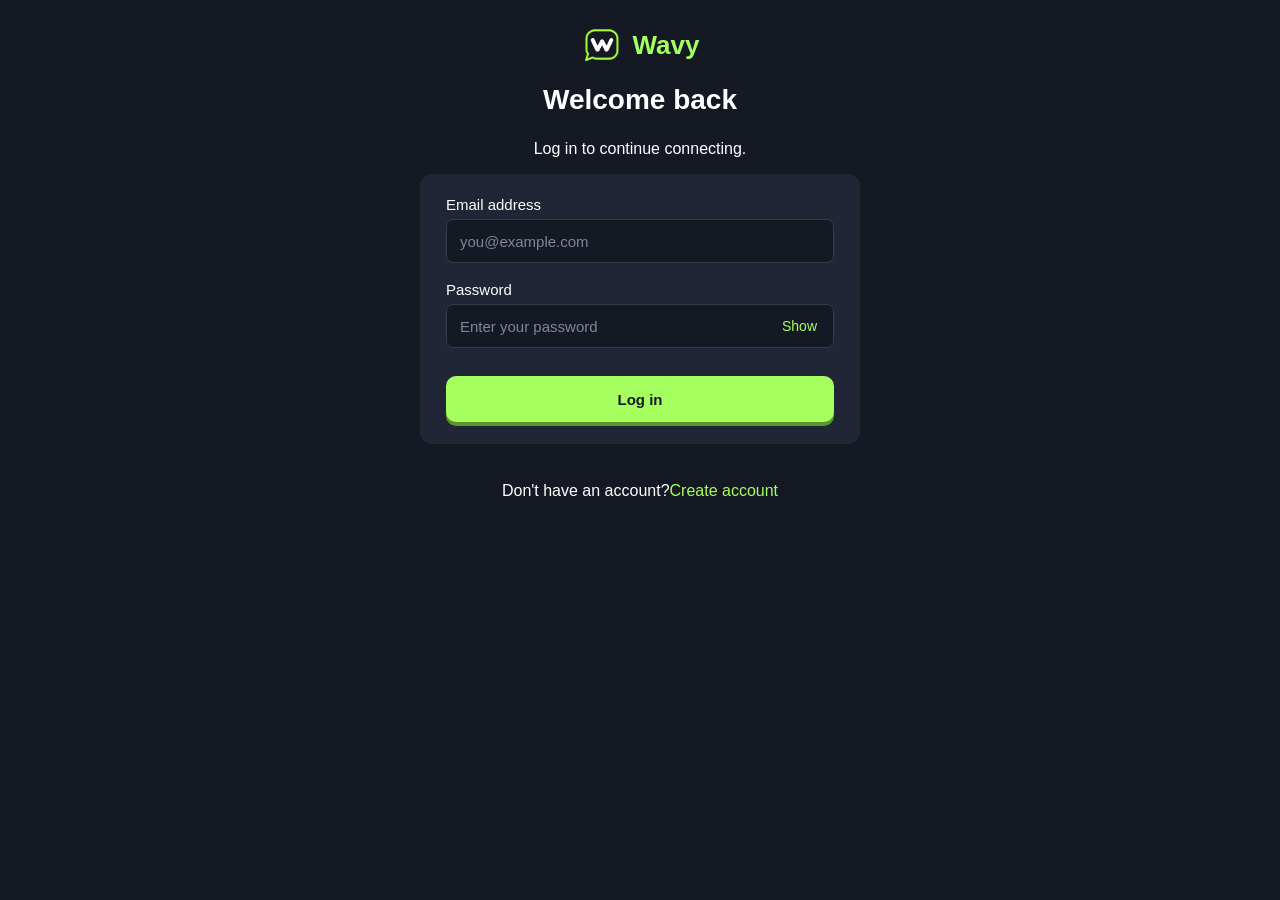
==== login.html @ a9084a19 "Add files via upload" ====
<html>
<head>
	<title>login</title>
	<link rel="stylesheet" href="style.css">
</head>

<body>
		
	<div class="logo">
    <img src="wavy-logo.png" alt="Wavy logo">
    <span>Wavy</span>
	</div>
	
	<h1>Welcome back</h1>
	<p>Log in to continue connecting.</p>
	
	<form class="register-form" novalidate>
	<label for="email">Email address</label>
	<input 	type="email" 
			id="email" 	
			name="email" 
			placeholder="you@example.com"
			required>
	<br>
	<label for="password">Password</label>

<div class="password-field">
    <input 	type="password" 
			id="password" 
			name="password"
			placeholder="Enter your password" 
			required>

    <button type="button" 
			class="password-toggle"
            aria-label="Show password"
            aria-pressed="false">Show
    </button>
</div>
	<br>
	<button type="submit" id="login" name="login">Log in</button>
	</form>
	<p>Don't have an account?<a href="Registration.html">Create account</a></p>
<script src="script.js" defer></script>
</body>
</html>
---- style.css ----
/* ================================
   WAVY — LOGIN & REGISTRATION
================================ */

:root {
    --bg: #151923;
    --card: #202635;
    --input-bg: #151923;
    --border: #363B4A;

    --green: #A5FF5F;
    --green-hover: #B7FF82;
    --green-shadow: #5B9630;

    --purple: #7C5CFC;
    --red: #FF7B82;

    --text: #FFFFFF;
    --muted: #A0A8B8;
}

* {
    box-sizing: border-box;
}

body {
    min-height: 100vh;
    margin: 0;
    padding: 20px 16px;

    display: flex;
    flex-direction: column;
    align-items: center;
    justify-content: flex-start;

    background: var(--bg);
    color: var(--text);
    font-family: Arial, sans-serif;
}

/* Logo */

.logo {
    display: flex;
    align-items: center;
    justify-content: center;
    gap: 10px;
    margin: 4px 0 18px;
}

.logo img {
    width: 42px;
    height: 42px;
    object-fit: contain;
}

.logo span {
    color: var(--green);
    font-size: 26px;
    font-weight: bold;
}

/* Heading */

h1 {
    margin: 0 0 8px;
    text-align: center;
    font-size: 28px;
}

.subtitle {
    margin: 0 0 18px;
    text-align: center;
    line-height: 1.5;
}

/* Form card */

.register-form {
    width: min(100%, 440px);
    margin: 0 auto 22px;
    padding: 22px 26px;

    display: flex;
    flex-direction: column;
    gap: 0;

    background: var(--card);
    border-radius: 12px;
}

/* Labels and inputs */

.register-form label {
    display: block;
    margin: 0 0 6px;
    font-size: 15px;
}

.register-form input {
    display: block;
    width: 100%;
    min-width: 0;
    height: 44px;
    padding: 0 13px;

    background: var(--input-bg);
    color: var(--text);

    border: 1px solid var(--border);
    border-radius: 7px;

    font-family: inherit;
    font-size: 15px;

    transition: border-color 0.2s ease, outline 0.2s ease;
}

.register-form .form-group {
    margin: 0 0 14px;
}

.register-form input::placeholder {
    color: #7E8799;
}

.register-form input:focus {
    outline: 2px solid var(--purple);
    outline-offset: 1px;
    border-color: transparent;
}

.register-form input[aria-invalid="true"] {
    border-color: var(--red);
    outline: 1px solid var(--red);
}

.register-form input[aria-invalid="false"] {
    border-color: var(--green);
}

/* Main button */

.register-form button:not(.password-toggle) {
    width: 100%;
    min-height: 46px;
    margin-top: 10px;
    padding: 11px 16px;

    background: var(--green);
    color: var(--bg);

    border: none;
    border-radius: 10px;

    font-family: inherit;
    font-size: 15px;
    font-weight: 600;
    cursor: pointer;

    box-shadow: 0 4px 0 var(--green-shadow);
    transition: background-color 0.2s ease, transform 0.1s ease;
}

.register-form button:not(.password-toggle):hover {
    background: var(--green-hover);
}

.register-form button:not(.password-toggle):active {
    transform: translateY(4px);
    box-shadow: none;
}

.register-form button:not(.password-toggle):focus-visible {
    outline: 2px solid var(--purple);
    outline-offset: 4px;
}

/* Password input and toggle */

.password-field {
    position: relative;
    width: 100%;
    margin-bottom: 0;
}

.password-field input {
    padding-right: 78px;
}

.password-toggle {
    position: absolute;
    top: 50%;
    right: 8px;
    transform: translateY(-50%);
    z-index: 1;

    width: auto;
    min-height: 0;
    margin: 0;
    padding: 7px 9px;

    background: transparent;
    color: var(--green);

    border: none;
    border-radius: 6px;
    box-shadow: none;

    font-family: inherit;
    font-size: 14px;
    cursor: pointer;
}

.password-toggle:hover {
    background: transparent;
    color: var(--green-hover);
}

.password-toggle:active {
    transform: translateY(-50%);
    box-shadow: none;
}

/* JS sets aria-pressed="true" when password is visible */
.password-toggle[aria-pressed="true"] {
    color: var(--red);
}

.password-toggle[aria-pressed="true"]:hover {
    color: #ff9aa0;
}

.password-toggle:focus-visible {
    outline: 2px solid var(--purple);
    outline-offset: 2px;
}

/* Hide Edge's built-in password reveal icon */

input[type="password"]::-ms-reveal,
input[type="password"]::-ms-clear {
    display: none;
}

/* Username and password checklists */

.username-checklist,
.password-checklist {
    display: flex;
    flex-direction: column;
    gap: 6px;

    margin: 9px 0 10px;
    padding: 0;

    list-style: none;
}

.username-rule,
.password-rule {
    display: flex;
    align-items: center;
    gap: 8px;

    margin: 0;

    color: var(--red);
    font-size: 13px;
    line-height: 1.4;

    transition: color 0.2s ease;
}

/* Keep "Not yet" and "Done" on one line */

.rule-status,
.username-rule .rule-status {
    flex: 0 0 64px;
    min-width: 64px;
    white-space: nowrap;

    color: var(--red);
    font-size: 12px;
    font-weight: 600;
}

.username-rule.valid,
.username-rule.valid .rule-status,
.password-rule.valid,
.password-rule.valid .rule-status {
    color: var(--green);
}

/* Optional password status */

.password-status {
    margin: 6px 0 8px;
    font-size: 13px;
    line-height: 1.4;
}

.password-status.valid {
    color: var(--green);
}

.password-status.invalid {
    color: var(--red);
}

/* Validation messages */

.error-message {
    margin: 5px 0 0;
    color: var(--red);
    font-size: 13px;
    line-height: 1.4;
}

.success-message {
    margin: 12px 0 0;
    color: var(--green);
    font-size: 14px;
    line-height: 1.5;
    text-align: center;
}

/* Hidden messages take no space */

[hidden] {
    display: none !important;
}

/* Links */

a {
    color: var(--green);
    text-decoration: none;
    transition: color 0.2s ease;
}

a:hover {
    color: var(--green-hover);
    text-decoration: underline;
}

a:focus-visible {
    outline: 2px solid var(--purple);
    outline-offset: 3px;
}

/* Responsive */

@media (max-width: 480px) {
    body {
        padding: 16px 12px;
    }

    .logo {
        margin: 4px 0 16px;
    }

    .logo img {
        width: 40px;
        height: 40px;
    }

    .logo span {
        font-size: 24px;
    }

    h1 {
        font-size: 25px;
    }

    .register-form {
        padding: 20px;
    }

    .register-form input {
        font-size: 16px;
    }
}

/* Reduced motion */

@media (prefers-reduced-motion: reduce) {
    *,
    *::before,
    *::after {
        transition-duration: 0.01ms !important;
        animation-duration: 0.01ms !important;
    }
}
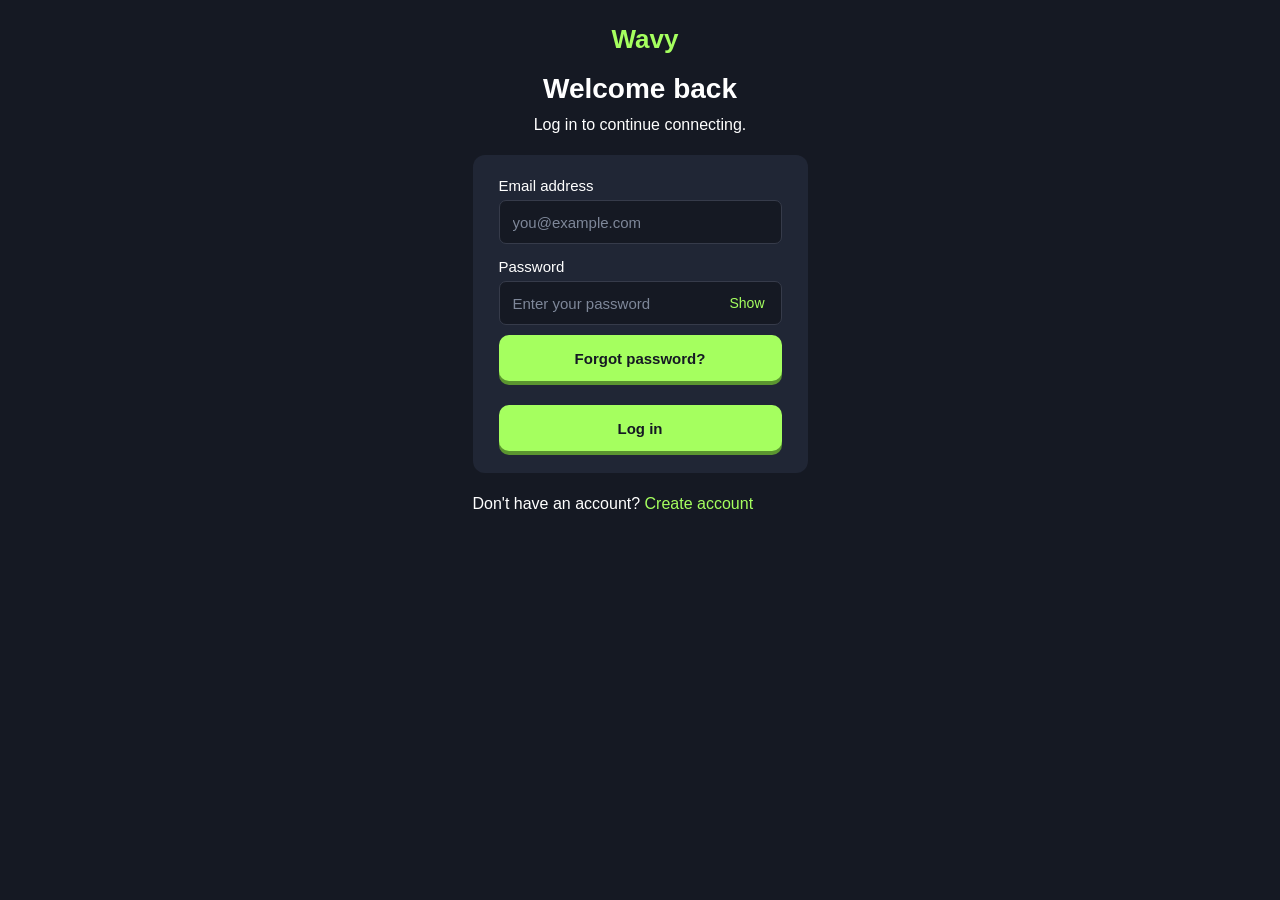
==== commit 7496b24a: "Update login.html" ====
--- a/login.html
+++ b/login.html
@@ -1,46 +1,129 @@
-<html>
+
+<!DOCTYPE html>
+<html lang="en">
 <head>
-	<title>login</title>
-	<link rel="stylesheet" href="style.css">
+    <meta charset="UTF-8">
+    <meta name="viewport" content="width=device-width, initial-scale=1.0">
+    <meta name="theme-color" content="#151923">
+    <meta name="description" content="Log in to your Wavy account.">
+
+    <title>Log In | Wavy</title>
+
+    <link rel="stylesheet" href="./style.css?v=8">
+    <script src="./script.js?v=8" defer></script>
 </head>
+<body>
 
-<body>
-		
-	<div class="logo">
-    <img src="wavy-logo.png" alt="Wavy logo">
-    <span>Wavy</span>
-	</div>
-	
-	<h1>Welcome back</h1>
-	<p>Log in to continue connecting.</p>
-	
-	<form class="register-form" novalidate>
-	<label for="email">Email address</label>
-	<input 	type="email" 
-			id="email" 	
-			name="email" 
-			placeholder="you@example.com"
-			required>
-	<br>
-	<label for="password">Password</label>
+    <header class="logo">
+        <svg class="logo-icon" viewBox="0 0 48 48" role="img" aria-label="Wavy">
+            <path d="M13 5 H35 Q43 5 43 13 V33 Q43 41 35 41 H13 L5 45 V13 Q5 5 13 5Z"
+                  fill="none" stroke="#A5FF5F" stroke-width="2.8"
+                  stroke-linejoin="round"/>
+            <path d="M13 17 L19 30 L24 19 L29 30 L35 17"
+                  fill="none" stroke="#FFFFFF" stroke-width="3.2"
+                  stroke-linecap="round" stroke-linejoin="round"/>
+        </svg>
+        <span>Wavy</span>
+    </header>
 
-<div class="password-field">
-    <input 	type="password" 
-			id="password" 
-			name="password"
-			placeholder="Enter your password" 
-			required>
+    <main class="page-content">
 
-    <button type="button" 
-			class="password-toggle"
-            aria-label="Show password"
-            aria-pressed="false">Show
-    </button>
-</div>
-	<br>
-	<button type="submit" id="login" name="login">Log in</button>
-	</form>
-	<p>Don't have an account?<a href="Registration.html">Create account</a></p>
-<script src="script.js" defer></script>
+        <h1>Welcome back</h1>
+        <p class="subtitle">Log in to continue connecting.</p>
+
+        <form class="register-form" id="loginForm" novalidate>
+
+            <div class="form-group">
+                <label for="email">Email address</label>
+                <input
+                    type="email"
+                    id="email"
+                    name="email"
+                    placeholder="you@example.com"
+                    autocomplete="email"
+                    aria-describedby="emailError"
+                >
+                <p class="error-message" id="emailError" hidden></p>
+            </div>
+
+            <div class="form-group">
+                <label for="password">Password</label>
+
+                <div class="password-field">
+                    <input
+                        type="password"
+                        id="password"
+                        name="password"
+                        placeholder="Enter your password"
+                        autocomplete="current-password"
+                        aria-describedby="passwordStrength passwordRules passwordError"
+                    >
+
+                    <button
+                        type="button"
+                        class="password-toggle"
+                        aria-label="Show password"
+                        aria-pressed="false"
+                    >Show</button>
+                </div>
+
+                <!-- Same password strength meter as registration -->
+
+                <div class="password-strength" id="passwordStrength" hidden>
+                    <div class="strength-track">
+                        <span class="strength-fill" id="strengthFill"></span>
+                    </div>
+                    <span class="strength-label" id="strengthLabel"></span>
+                </div>
+
+                <!-- Same five password rules -->
+
+                <ul class="password-checklist" id="passwordRules" hidden>
+                    <li class="password-rule" data-rule="length">
+                        <span class="rule-status">Not yet</span>
+                        <span>At least 8 characters</span>
+                    </li>
+                    <li class="password-rule" data-rule="uppercase">
+                        <span class="rule-status">Not yet</span>
+                        <span>One uppercase letter (A-Z)</span>
+                    </li>
+                    <li class="password-rule" data-rule="lowercase">
+                        <span class="rule-status">Not yet</span>
+                        <span>One lowercase letter (a-z)</span>
+                    </li>
+                    <li class="password-rule" data-rule="number">
+                        <span class="rule-status">Not yet</span>
+                        <span>One number (0-9)</span>
+                    </li>
+                    <li class="password-rule" data-rule="special">
+                        <span class="rule-status">Not yet</span>
+                        <span>One special character (!@#$%)</span>
+                    </li>
+                </ul>
+
+                <p class="error-message" id="passwordError" hidden></p>
+
+                <div class="forgot-row">
+                    <button type="button" class="forgot-link" id="forgotPassword">
+                        Forgot password?
+                    </button>
+                </div>
+            </div>
+
+            <button type="submit" class="submit-button">
+                Log in
+            </button>
+
+            <p class="form-message" aria-live="polite" hidden></p>
+
+        </form>
+
+        <p class="register-footer">
+            Don't have an account?
+            <a href="./index.html">Create account</a>
+        </p>
+
+    </main>
+
 </body>
-</html>+</html>
